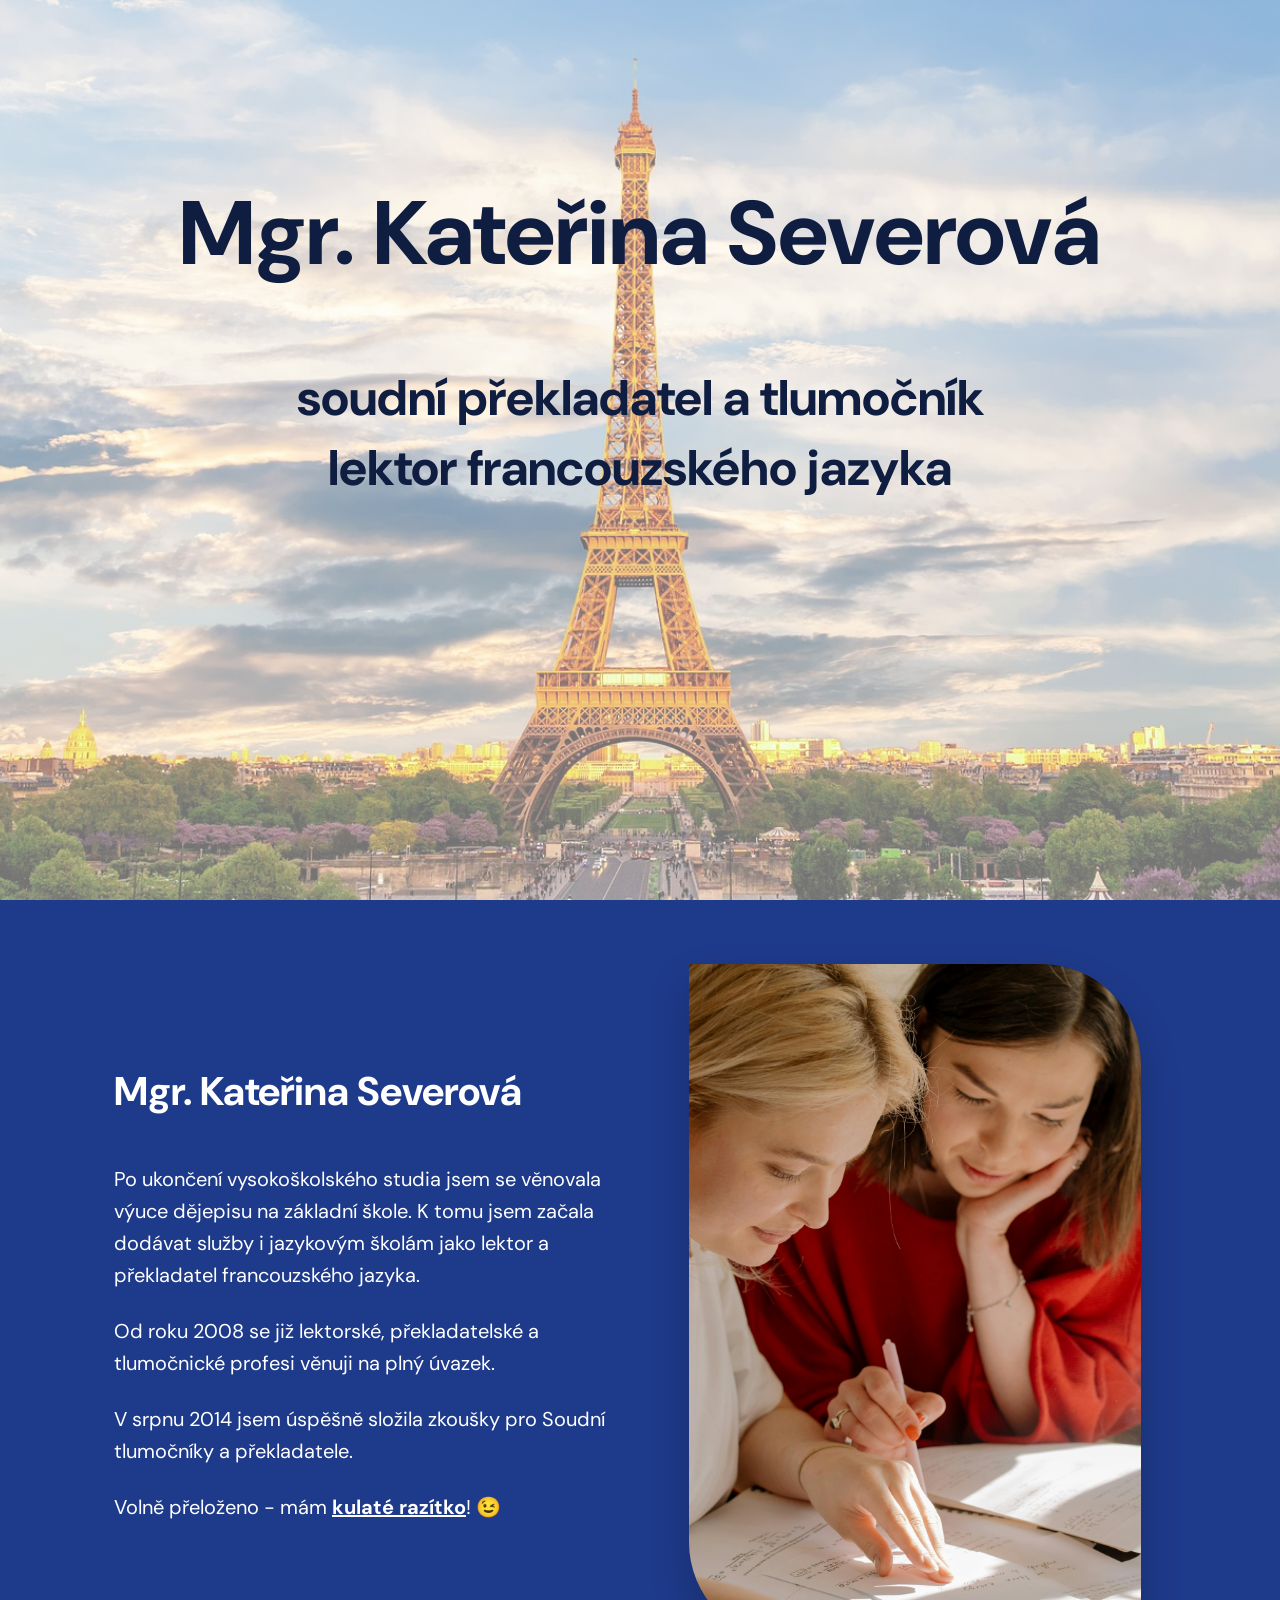
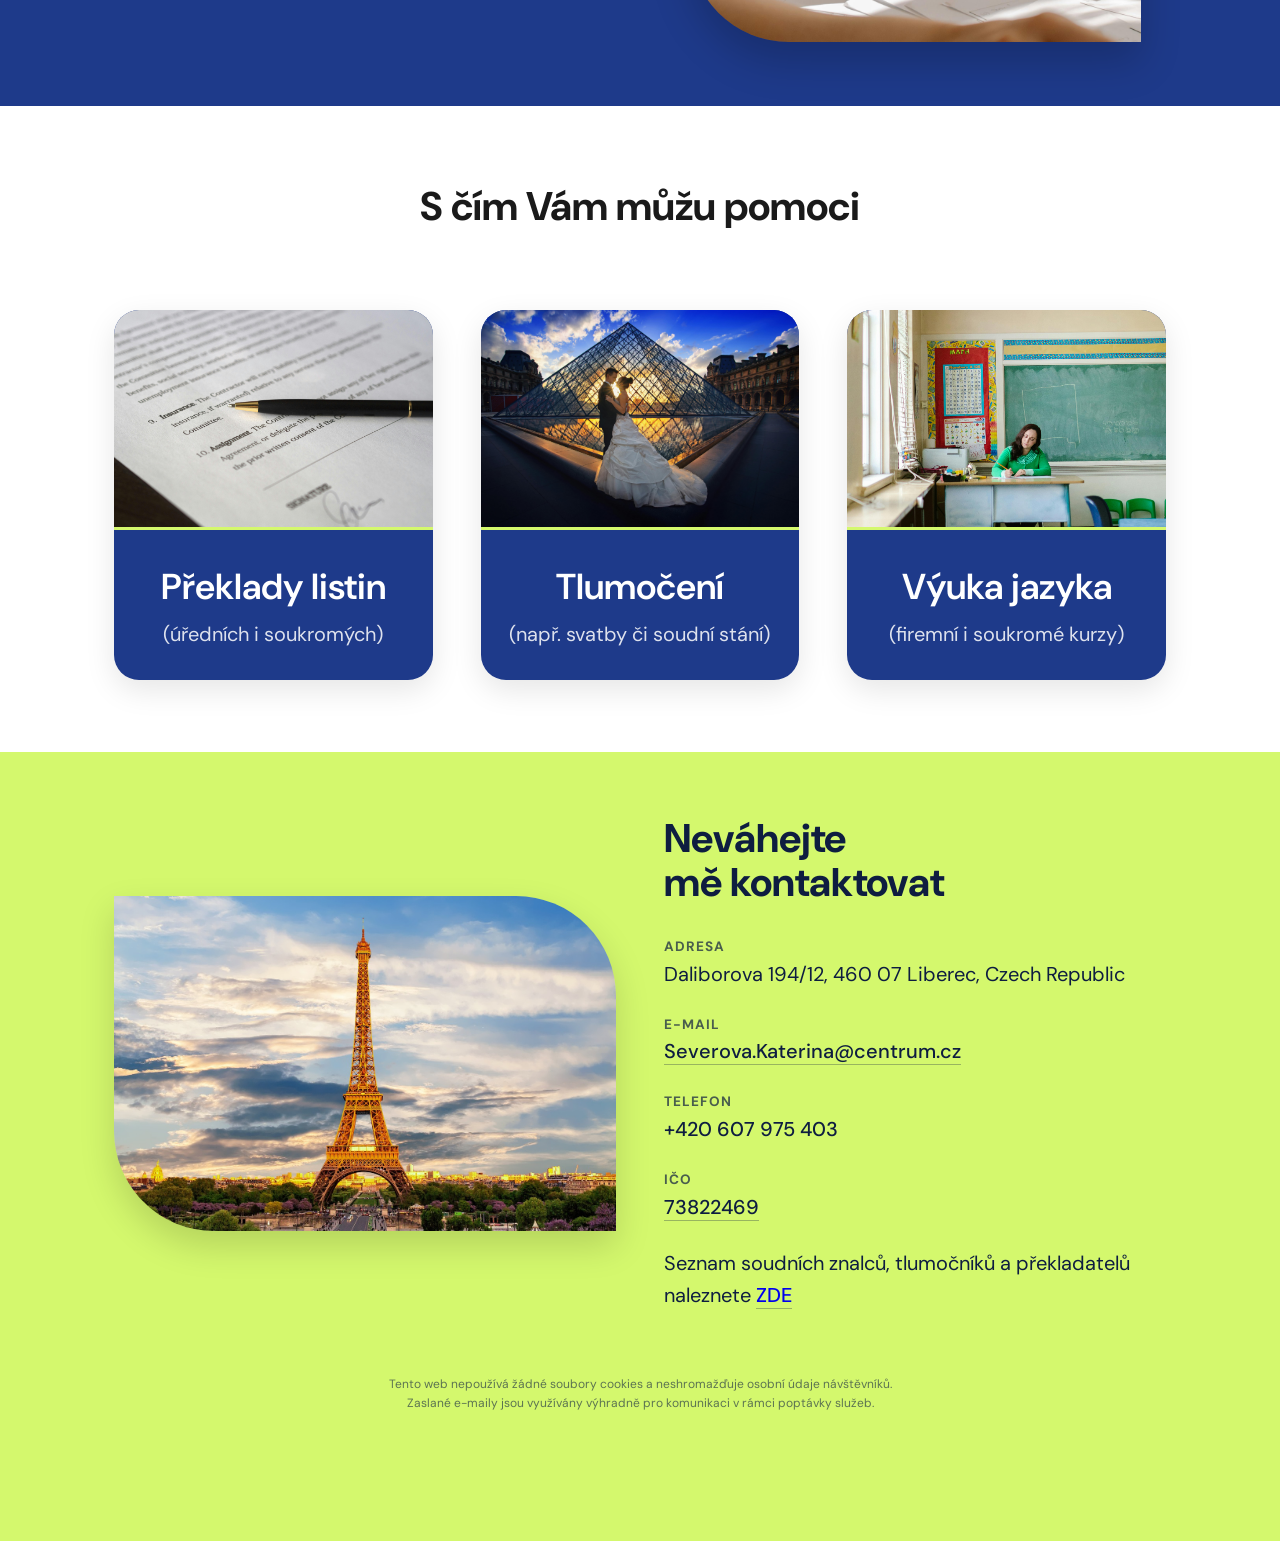
==== index.html @ 96487ea7 "Add files via upload First version of the website" ====
<!DOCTYPE html>
<html lang="cs">
<head>
    <meta charset="UTF-8">
    <meta name="viewport" content="width=device-width, initial-scale=1.0">
    <title>Mgr. Kateřina Severová | Soudní překladatelka</title>
    <link rel="stylesheet" href="style.css">
    <link rel="preconnect" href="https://fonts.googleapis.com">
    <link rel="preconnect" href="https://fonts.gstatic.com" crossorigin>
    <link href="https://fonts.googleapis.com/css2?family=DM+Sans:ital,opsz,wght@0,9..40,100..1000;1,9..40,100..1000&display=swap" rel="stylesheet">
</head>
<body>

<header class="hero">
    <div class="hero-content">
        <h1 class="main-title">Mgr. Kateřina Severová</h1>
        <p class="prof-title">soudní překladatel a tlumočník<br>lektor francouzského jazyka</p>
    </div>
    
</header>

    <section class="about reveal">
        <div class="container grid">
            <div class="text-content">
                <h2>Mgr. Kateřina Severová</h2>
                <p>Po ukončení vysokoškolského studia jsem se věnovala výuce dějepisu na základní škole. K tomu jsem začala dodávat služby i jazykovým školám jako lektor a překladatel francouzského jazyka.</p>
                <p>Od roku 2008 se již lektorské, překladatelské a tlumočnické profesi věnuji na plný úvazek.</p>
                <p>V srpnu 2014 jsem úspěšně složila zkoušky pro Soudní tlumočníky a překladatele.</p>
                <p class="highlight">Volně přeloženo - mám <a href="https://seznat.justice.cz/tlumocnik?query=%7B%22filter%22%3A%7B%22druhyOsoby%22%3A%5B%5D%2C%22fullText%22%3A%2273822469%22%2C%22vcetnePozastavenych%22%3Afalse%2C%22vcetneZaniklych%22%3Afalse%7D%2C%22strankovani%22%3A%7B%22pocetNaStranku%22%3A50%7D%2C%22razeni%22%3A%7B%22hodnota%22%3A%22jmeno%22%2C%22smer%22%3A0%7D%7D" target="_blank">kulaté razítko</a>! 😉</p>
            </div>
            <div class="image-box">
                <img src="o_mne.jpg" alt="O mně">
            </div>
        </div>
    </section>

    <section class="services reveal">
        <div class="container">
            <h2>S čím Vám můžu pomoci</h2>
            <div class="service-grid">
                <div class="card reveal">
                    <div class="card-img" style="background-image: url('preklady.jpg');"></div>
                    <div class="card-text">Překlady listin<br><span>(úředních i soukromých)</span></div>
                </div>
                <div class="card reveal">
                    <div class="card-img" style="background-image: url('tlumoceni.jpg');"></div>
                    <div class="card-text">Tlumočení<br><span>(např. svatby či soudní stání)</span></div>
                </div>
                <div class="card reveal">
                    <div class="card-img" style="background-image: url('vyuka.jpg');"></div>
                    <div class="card-text">Výuka jazyka<br><span>(firemní i soukromé kurzy)</span></div>
                </div>
            </div>
        </div>
    </section>

<footer class="contact reveal">
    <div class="container grid">
        <div class="contact-image">
            <img src="Eiffel_tower_2.jpg">
        </div>
    <div class="contact-info">
            <h2>Neváhejte<br>mě kontaktovat</h2>
            <div class="info-item">
                <strong>Adresa</strong>
                <p>Daliborova 194/12, 460 07 Liberec, Czech Republic</p>
            </div>
            <div class="info-item">
                <strong>E-mail</strong>
                <p><a href="mailto:Severova.Katerina@centrum.cz" target="_blank" rel="noopener noreferrer">Severova.Katerina@centrum.cz</a></p>
            </div>
            <div class="info-item">
                <strong>Telefon</strong>
                <p><a href="tel:+420607975403" class="phone-link" target="_blank" rel="noopener noreferrer">+420 607 975 403</a></p>
            </div>
            <div class="info-item">
                <strong>IČO</strong>
                    <p><a href="https://ares.gov.cz/ekonomicke-subjekty?ico=73822469" target="_blank">73822469</a></p>
            </div>
            <p class="registry-link">Seznam soudních znalců, tlumočníků a překladatelů naleznete <a href="https://seznat.justice.cz/tlumocnik?query=%7B%22filter%22%3A%7B%22druhyOsoby%22%3A%5B%5D%2C%22fullText%22%3A%2273822469%22%2C%22vcetnePozastavenych%22%3Afalse%2C%22vcetneZaniklych%22%3Afalse%7D%2C%22strankovani%22%3A%7B%22pocetNaStranku%22%3A50%7D%2C%22razeni%22%3A%7B%22hodnota%22%3A%22jmeno%22%2C%22smer%22%3A0%7D%7D" target="_blank">ZDE</a></p>
        </div>
    </div>

    <div style="width: 100%; padding: 4rem 1.5rem 4rem 1.5rem; text-align: center;">
        <p style="max-width: 1100px; margin: 0 auto; font-size: 12px; opacity: 0.6; line-height: 1.6; color: #0e1d40;">
            Tento web nepoužívá žádné soubory cookies a neshromažďuje osobní údaje návštěvníků. <br>
            Zaslané e-maily jsou využívány výhradně pro komunikaci v rámci poptávky služeb.
        </p>
    </div>
</footer>

    <script>
        const observerOptions = {
            threshold: 0.15
        };

        const observer = new IntersectionObserver((entries) => {
            entries.forEach((entry) => {
                if (entry.isIntersecting) {
                    entry.target.classList.add('active');
                }
            });
        }, observerOptions);

        document.querySelectorAll('.reveal').forEach((el) => observer.observe(el));
    </script>
</body>
</html>
---- style.css ----
/* --- ZÁKLADNÍ NASTAVENÍ --- */
:root {
    --primary-blue: #2b50d8;
    --accent-green: #d4f86d;
    --text-dark: #1a1a1a;
    --white: #ffffff;
}

* {
    box-sizing: border-box;
    margin: 0;
    padding: 0;
}

body {
    font-family: 'DM Sans', sans-serif;
    line-height: 1.6;
    color: var(--text-dark);
    overflow-x: hidden;
    scroll-behavior: smooth;
}

.container {
    max-width: 1100px;
    margin: 0 auto;
    padding: 4rem 1.5rem;
}

.grid {
    display: grid;
    grid-template-columns: 1fr 1fr;
    gap: 3rem;
    align-items: center;
}

/* --- ANIMACE (REVEAL EFEKT) --- */
.reveal {
    opacity: 0;
    transform: translateY(40px);
    transition: all 0.9s cubic-bezier(0.17, 0.67, 0.83, 0.67);
}

.reveal.active {
    opacity: 1;
    transform: translateY(0);
}

/* --- SEKCE 1: HERO --- */
.hero {
    height: 100vh;
    background: linear-gradient(rgba(255,255,255,0.45), rgba(255,255,255,0.45)), 
                url('Eiffel_tower_2.jpg') no-repeat center center;
    background-size: cover; 
    
    display: flex;
    justify-content: center;
    align-items: flex-start;
    text-align: center;
}

.hero-content {
    color: #0e1d40;
    padding-top: 180px;
    animation: fadeIn 1.5s ease-out;
}

.main-title {
    font-size: 90px;
    font-weight: 700;
    margin-bottom: 0;
    line-height: 1.2;
}

.prof-title {
    font-size: 50px;
    font-weight: 700;
    margin-top: 1.5em;
    line-height: 1.4;
}

/* Mobilní úprava pro sekci Hero */
@media (max-width: 768px) {
    .hero {
        background-position: center center;
    }
    .hero-content { 
        padding-top: 160px; 
    }
    .main-title { font-size: 36px; }
    .prof-title { font-size: 26px; margin-top: 1.5em; }
}

/* --- SEKCE 2: O MNĚ --- */
.about { 
    background-color: #1e3a8a;
    color: var(--white); 
}

.about .text-content h2 {
    font-size: 40px;
    font-weight: 700;
    margin-bottom: 1em; 
}

.about .text-content p {
    font-size: 20px;
    margin-bottom: 1.2em; 
}

.highlight a { 
    color: var(--white); 
    text-decoration: underline; 
    font-weight: bold; 
}

.about .image-box {
    display: flex;
    justify-content: center;
    align-items: center;
}

.about img { 
    width: 90%; 
    height: auto;
    border-radius: 0 100px 0 100px; 
    box-shadow: 0 20px 40px rgba(0,0,0,0.2);
}

/* Mobilní úprava pro sekci O mně */
@media (max-width: 768px) {
    .about .text-content h2 { 
        font-size: 32px; 
        margin-bottom: 0.8em;
    }
    .about .text-content p { 
        font-size: 18px; 
    }
    .about img { 
        width: 100%; 
        margin-top: 1rem;
    }
}

/* --- SEKCE 3: SLUŽBY --- */
.services {
    background-color: var(--white);
    padding: 0.25rem 0 0.5rem 0; 
}

.services h2 { 
    text-align: center; 
    margin-bottom: 4.5rem; 
    font-size: 40px; 
    color: #1a1a1a;
    font-weight: 700;
}

.service-grid { 
    display: grid; 
    grid-template-columns: repeat(3, 1fr); 
    gap: 3rem; 
}

.card { 
    background-color: #1e3a8a; 
    color: var(--white); 
    border-radius: 25px; 
    overflow: hidden; 
    transition: transform 0.3s ease, box-shadow 0.3s ease;
    box-shadow: 0 10px 30px rgba(0,0,0,0.1);
    display: flex;
    flex-direction: column;
}

.card:hover { 
    transform: translateY(-10px); 
    box-shadow: 0 15px 40px rgba(0,0,0,0.2);
}

.card-img { 
    height: 220px; 
    background-size: cover; 
    background-position: center;
    width: 100%;
    border-bottom: 3px solid var(--accent-green);
}

.card-text { 
    padding: 2rem 1.5rem; 
    text-align: center; 
    font-size: 36px; 
    font-weight: 600;
    line-height: 1.4;
}

.card-text span { 
    display: block;
    margin-top: 0.5rem;
    font-weight: 400; 
    font-size: 20px; 
    opacity: 0.85; 
}

/* --- Mobilní úprava pro sekci Služby --- */
@media (max-width: 768px) {
    .services {
        padding-top: 0.12rem;
        padding-bottom: 0.5rem;
    }
    
    .services h2 { 
        font-size: 32px; 
        margin-bottom: 2.25rem; 
    }
}

/* --- SEKCE 4: KONTAKT (FOOTER) --- */
.contact { 
    background-color: var(--accent-green); 
    padding: 4rem 0; 
}

.contact .container { 
    padding: 0 1.5rem; 
}

.contact-info h2 { 
    font-size: 40px; 
    font-weight: 700;
    line-height: 1.1; 
    margin-bottom: 2rem; 
    color: #0e1d40;
}

.info-item { 
    margin-bottom: 1.5rem; 
}

.info-item strong { 
    display: block; 
    text-transform: uppercase; 
    font-size: 0.85rem; 
    letter-spacing: 1px; 
    color: rgba(14, 29, 64, 0.7);
}

.info-item p, 
.info-item a, 
.registry-link { 
    font-size: 20px; 
    color: #0e1d40;
}

.contact a { 
    text-decoration: none; 
    font-weight: 500; 
    border-bottom: 1px solid rgba(14, 29, 64, 0.3);
}

.contact-image img { 
    width: 100%; 
    border-radius: 0 100px 0 100px; 
    display: block;
    box-shadow: 0 15px 35px rgba(0,0,0,0.15);
}

/* --- Mobilní úprava pro sekci KONTAKT --- */
@media (max-width: 768px) {
    .contact {
        padding: 2rem 0;
    }
    
    .contact-info h2 { 
        font-size: 32px; 
    }
    
    .info-item p, 
    .info-item a, 
    .registry-link { 
        font-size: 18px; 
    }

    .contact-image { 
        order: 2; 
        margin-top: 2rem;
    }
    
    .contact-info { 
        order: 1; 
    }
}

/* Výchozí nastavení pro desktop: odkaz na telefon se chová jako běžný text */
.phone-link {
    pointer-events: none;
    cursor: default;
    text-decoration: none;
    border-bottom: none !important;
}

/* Mobilní zobrazení: odkaz na telefon se opět aktivuje */
@media (max-width: 768px) {
    .phone-link {
        pointer-events: auto;
        cursor: pointer;
        text-decoration: underline;
    }
}

/* --- FINÁLNÍ OPRAVA PRO MOBILNÍ ZOBRAZENÍ --- */
@media (max-width: 768px) {
    /* Oprava pro sekce O mně a Kontakt (Grid) */
    .grid { 
        grid-template-columns: 1fr !important; 
        gap: 2rem; 
    }

    /* Oprava pro sekci Služby (Karty) */
    .service-grid { 
        grid-template-columns: 1fr !important; 
        padding: 0 1rem;
        gap: 3rem; 
    }

    /* Pořadí v sekci O mně: Text nahoře, fotka pod ním */
    .about .image-box { order: 2; }
    .about .text-content { order: 1; }

    /* Pořadí v sekci Kontakt: Text nahoře, fotka pod ním */
    .contact-info { order: 1; padding-bottom: 2rem; }
    .contact-image { order: 2; }

    /* Hero sekce - doladění velikostí */
    .main-title { font-size: 36px !important; }
    .prof-title { font-size: 26px !important; }
    .hero-content { padding-top: 160px !important; }

    /* Sjednocení textu v sekcích pro mobil */
    .about .text-content h2, 
    .services h2, 
    .contact-info h2 { 
        font-size: 32px !important; 
    }
    
    .about .text-content p, 
    .info-item p, 
    .info-item a { 
        font-size: 18px !important; 
    }
    
    .about img, .contact-image img { 
        border-radius: 0 60px 0 60px !important; 
        width: 100%;
        max-width: 100%;
    }
}
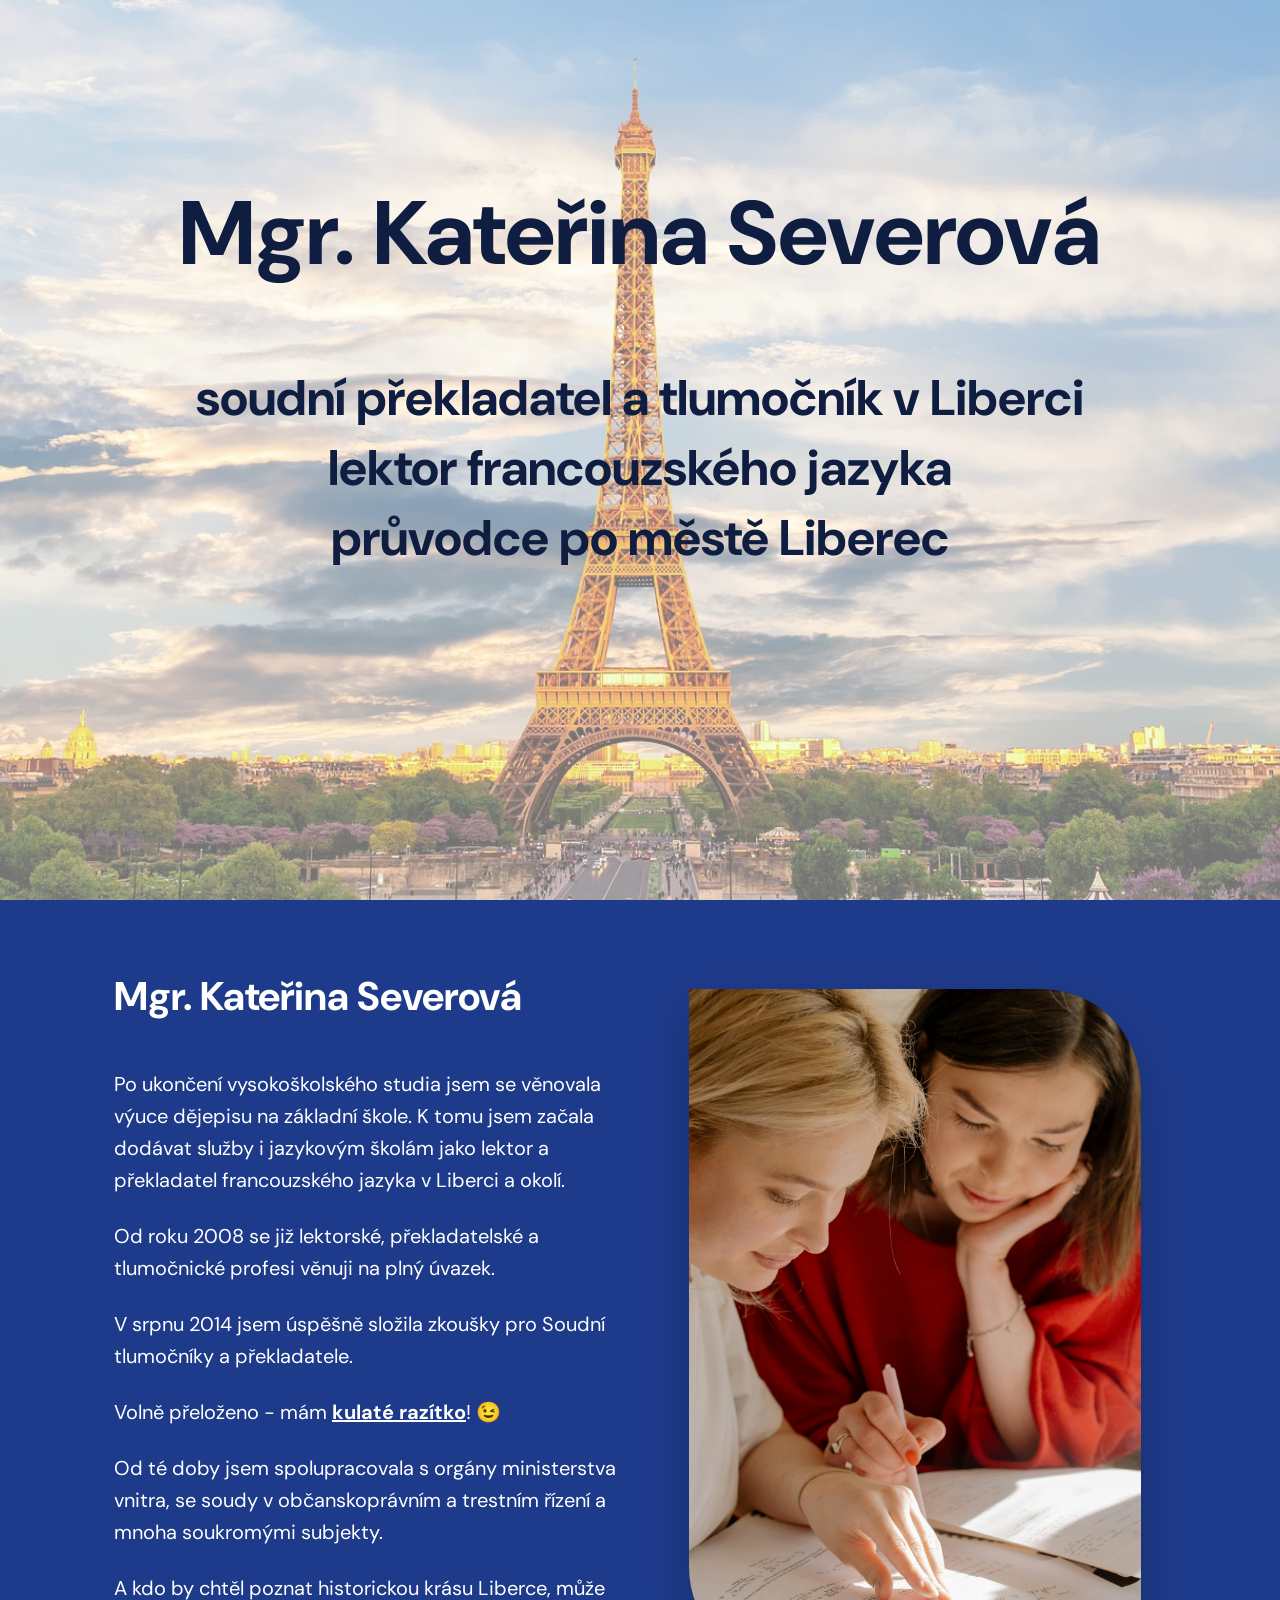
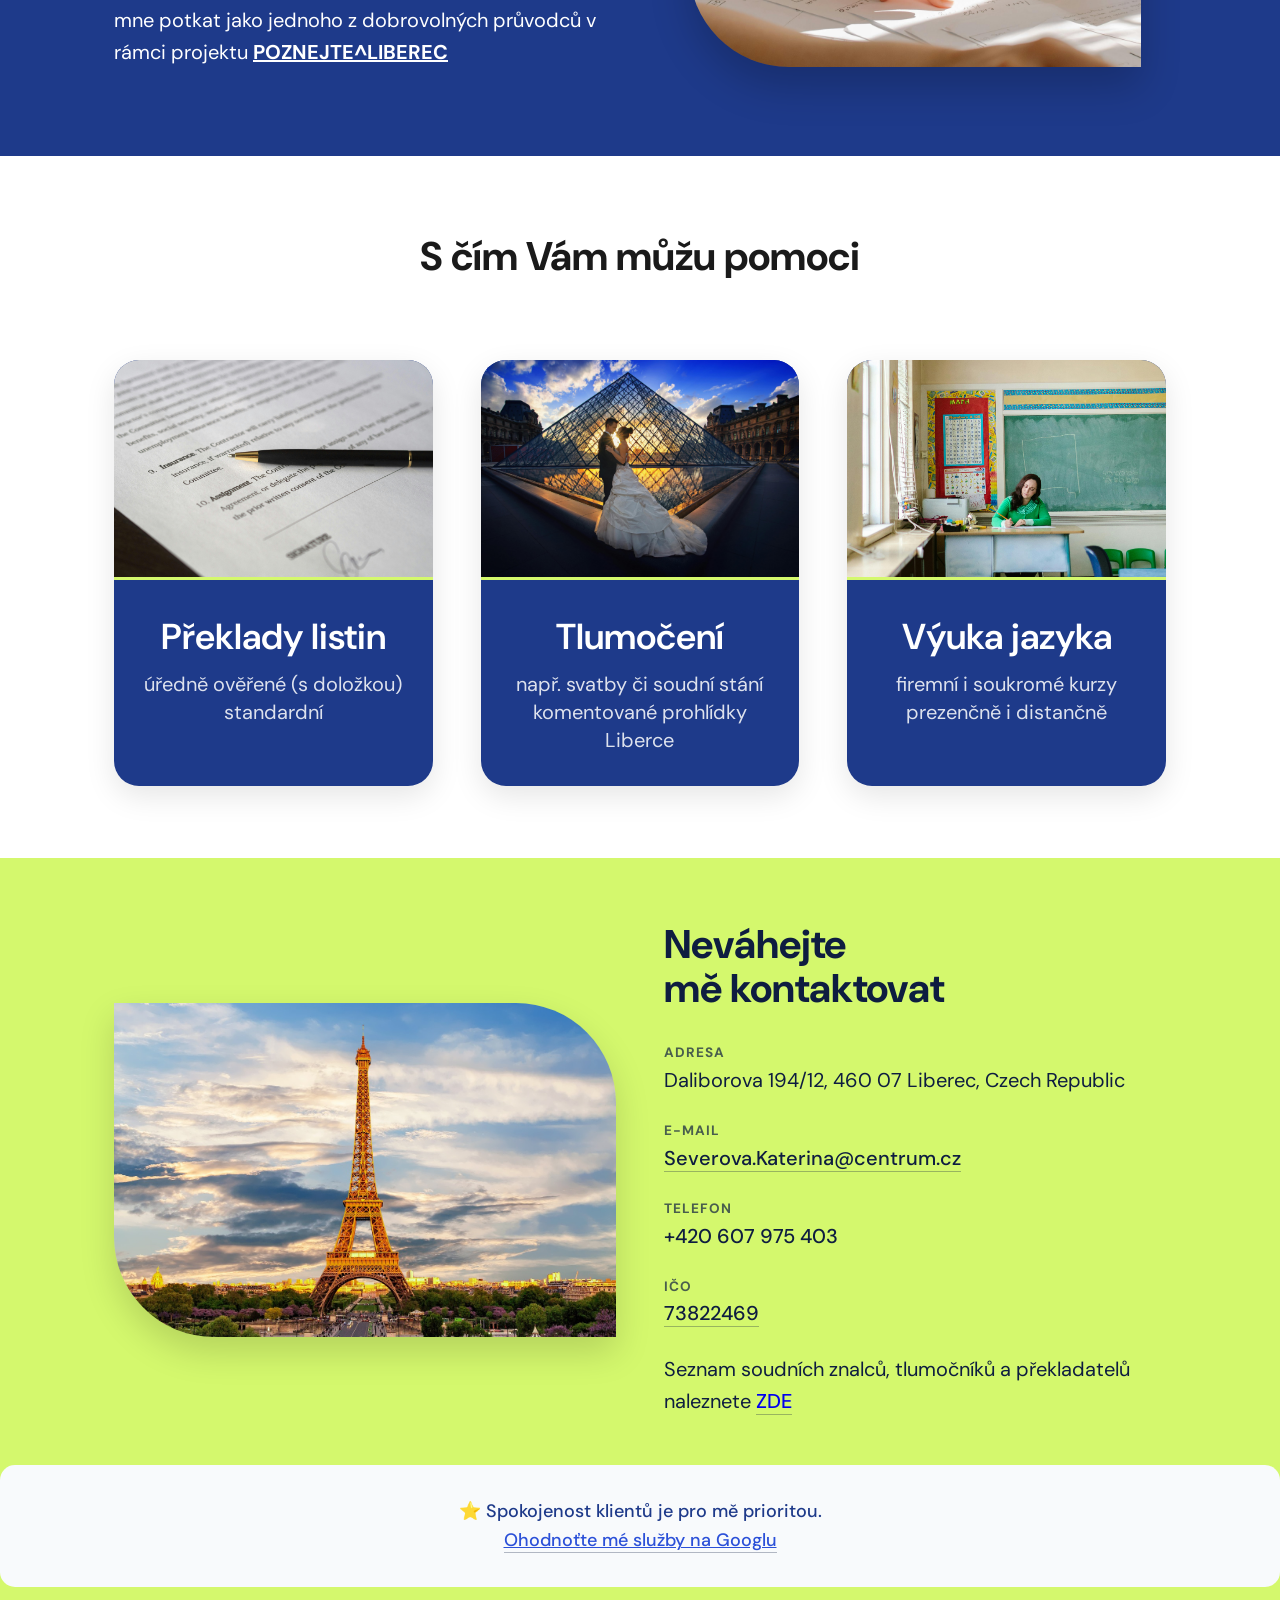
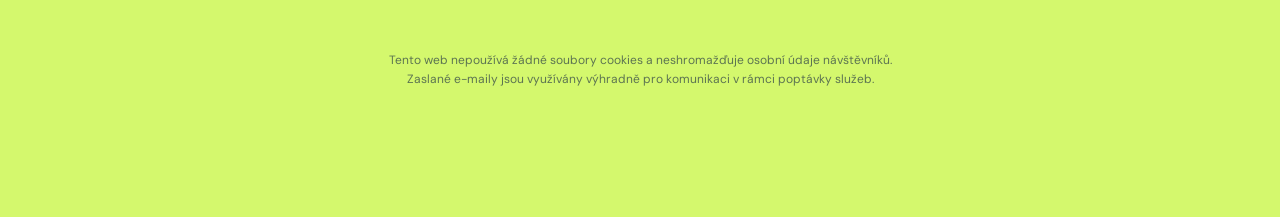
==== commit d56fc38d: "Add files via upload Aktualizace SEO a textů; přidání Hodnocení služeb na Googlu" ====
--- a/index.html
+++ b/index.html
@@ -3,7 +3,8 @@
 <head>
     <meta charset="UTF-8">
     <meta name="viewport" content="width=device-width, initial-scale=1.0">
-    <title>Mgr. Kateřina Severová | Soudní překladatelka</title>
+    <meta name="description" content="Profesionální francouzština v Liberci. Mgr. Kateřina Severová nabízí soudní překlady, tlumočení a individuální výuku francouzského jazyka.">
+    <title>Francouzština Liberec | Mgr. Kateřina Severová | Překlady a tlumočení</title>
     <link rel="stylesheet" href="style.css">
     <link rel="preconnect" href="https://fonts.googleapis.com">
     <link rel="preconnect" href="https://fonts.gstatic.com" crossorigin>
@@ -14,7 +15,7 @@
 <header class="hero">
     <div class="hero-content">
         <h1 class="main-title">Mgr. Kateřina Severová</h1>
-        <p class="prof-title">soudní překladatel a tlumočník<br>lektor francouzského jazyka</p>
+        <p class="prof-title">soudní překladatel a tlumočník v Liberci<br>lektor francouzského jazyka<br>průvodce po městě Liberec</p>
     </div>
     
 </header>
@@ -23,13 +24,15 @@
         <div class="container grid">
             <div class="text-content">
                 <h2>Mgr. Kateřina Severová</h2>
-                <p>Po ukončení vysokoškolského studia jsem se věnovala výuce dějepisu na základní škole. K tomu jsem začala dodávat služby i jazykovým školám jako lektor a překladatel francouzského jazyka.</p>
+                <p>Po ukončení vysokoškolského studia jsem se věnovala výuce dějepisu na základní škole. K tomu jsem začala dodávat služby i jazykovým školám jako lektor a překladatel francouzského jazyka v Liberci a okolí.</p>
                 <p>Od roku 2008 se již lektorské, překladatelské a tlumočnické profesi věnuji na plný úvazek.</p>
                 <p>V srpnu 2014 jsem úspěšně složila zkoušky pro Soudní tlumočníky a překladatele.</p>
                 <p class="highlight">Volně přeloženo - mám <a href="https://seznat.justice.cz/tlumocnik?query=%7B%22filter%22%3A%7B%22druhyOsoby%22%3A%5B%5D%2C%22fullText%22%3A%2273822469%22%2C%22vcetnePozastavenych%22%3Afalse%2C%22vcetneZaniklych%22%3Afalse%7D%2C%22strankovani%22%3A%7B%22pocetNaStranku%22%3A50%7D%2C%22razeni%22%3A%7B%22hodnota%22%3A%22jmeno%22%2C%22smer%22%3A0%7D%7D" target="_blank">kulaté razítko</a>! 😉</p>
+                <p>Od té doby jsem spolupracovala s orgány ministerstva vnitra, se soudy v občanskoprávním a trestním řízení a mnoha soukromými subjekty.</p>
+                <p class="highlight">A kdo by chtěl poznat historickou krásu Liberce, může mne potkat jako jednoho z dobrovolných průvodců v rámci projektu <a href="https://www.visitliberec.eu/komentovane-prohlidky/" target="_blank">POZNEJTE^LIBEREC</a></p>
             </div>
             <div class="image-box">
-                <img src="o_mne.jpg" alt="O mně">
+                <img src="o_mne.jpg" alt="Mgr. Kateřina Severová – soudní tlumočnice a překladatelka francouzštiny Liberec">
             </div>
         </div>
     </section>
@@ -40,15 +43,15 @@
             <div class="service-grid">
                 <div class="card reveal">
                     <div class="card-img" style="background-image: url('preklady.jpg');"></div>
-                    <div class="card-text">Překlady listin<br><span>(úředních i soukromých)</span></div>
+                    <div class="card-text">Překlady listin<br><span>úředně ověřené (s doložkou)<br>standardní</span></div>
                 </div>
                 <div class="card reveal">
                     <div class="card-img" style="background-image: url('tlumoceni.jpg');"></div>
-                    <div class="card-text">Tlumočení<br><span>(např. svatby či soudní stání)</span></div>
+                    <div class="card-text">Tlumočení<br><span>např. svatby či soudní stání<br>komentované prohlídky Liberce</span></div>
                 </div>
                 <div class="card reveal">
                     <div class="card-img" style="background-image: url('vyuka.jpg');"></div>
-                    <div class="card-text">Výuka jazyka<br><span>(firemní i soukromé kurzy)</span></div>
+                    <div class="card-text">Výuka jazyka<br><span>firemní i soukromé kurzy<br>prezenčně i distančně</span></div>
                 </div>
             </div>
         </div>
@@ -81,6 +84,15 @@
         </div>
     </div>
 
+    <div style="text-align: center; margin-top: 3rem; padding: 2rem; background: #f8fafc; border-radius: 15px;">
+        <p style="font-size: 18px; color: #1e3a8a; font-weight: 500;">
+            ⭐ Spokojenost klientů je pro mě prioritou. <br>
+            <a href="https://share.google/SIVrvcMJH3v1iC5a6" target="_blank" style="color: #2b50d8; text-decoration: underline;">
+                Ohodnoťte mé služby na Googlu
+            </a>
+        </p>
+    </div>
+
     <div style="width: 100%; padding: 4rem 1.5rem 4rem 1.5rem; text-align: center;">
         <p style="max-width: 1100px; margin: 0 auto; font-size: 12px; opacity: 0.6; line-height: 1.6; color: #0e1d40;">
             Tento web nepoužívá žádné soubory cookies a neshromažďuje osobní údaje návštěvníků. <br>
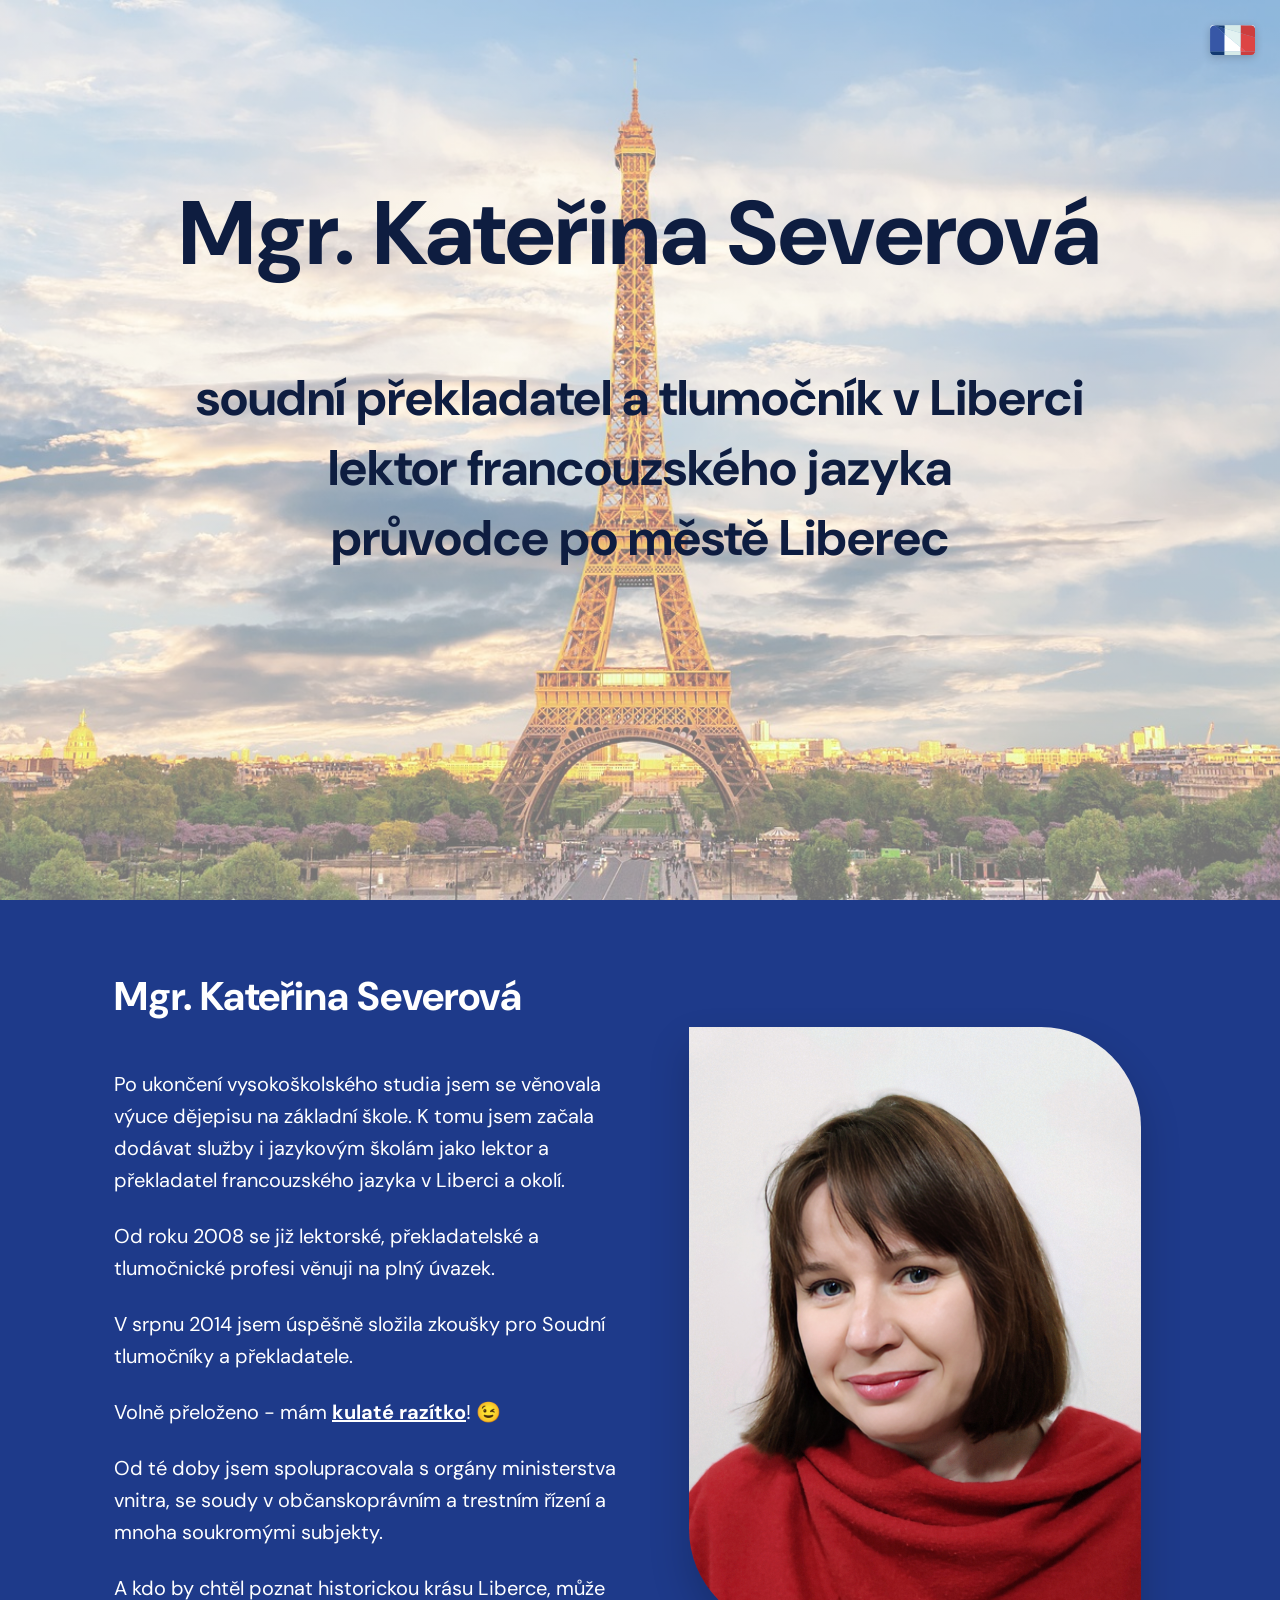
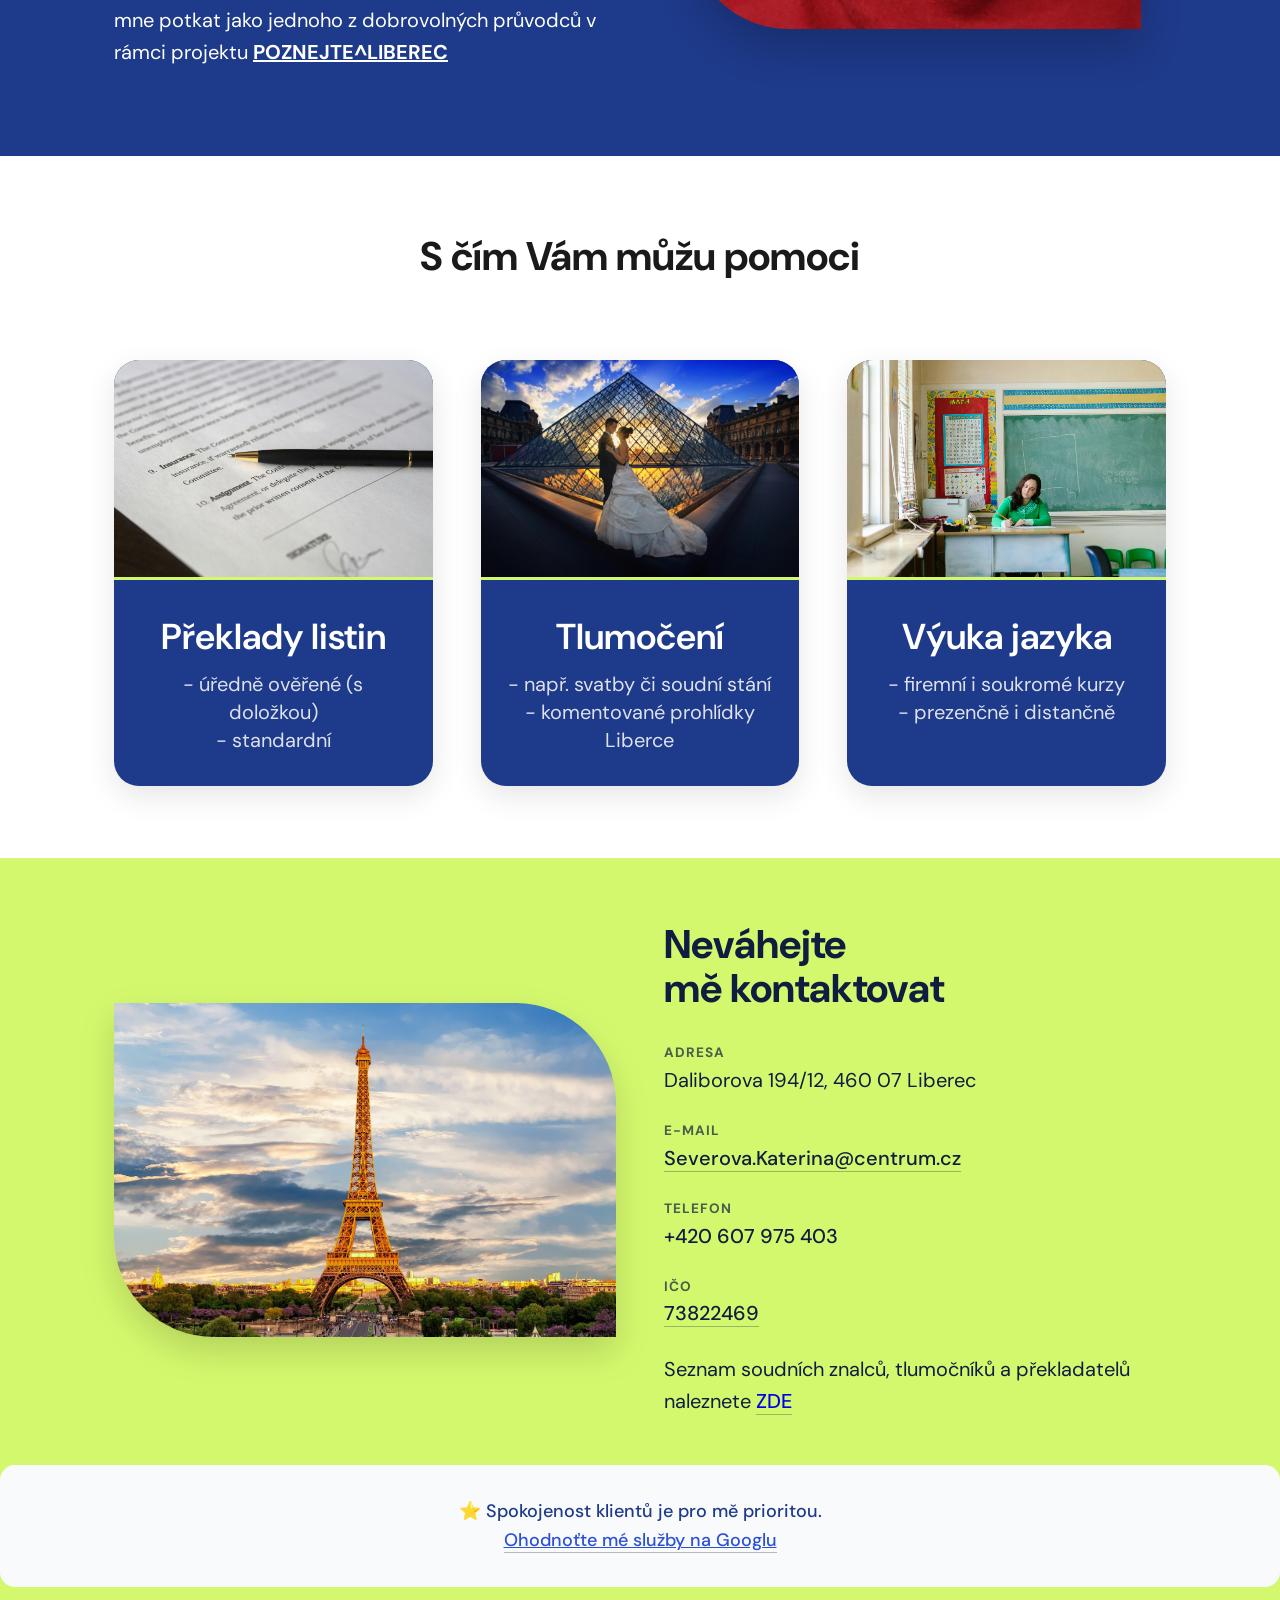
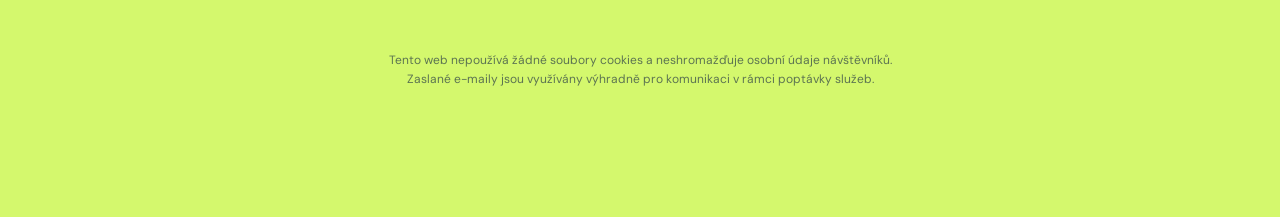
==== commit 69e42537: "Add files via upload Úprava textu, doplnění Spokojenosti (recenze na Google), přidání FR verze strán" ====
--- a/index.html
+++ b/index.html
@@ -11,6 +11,11 @@
     <link href="https://fonts.googleapis.com/css2?family=DM+Sans:ital,opsz,wght@0,9..40,100..1000;1,9..40,100..1000&display=swap" rel="stylesheet">
 </head>
 <body>
+<div class="lang-switch">
+    <a href="fr.html" title="Passer en Français">
+        <img src="flag-fr.svg" alt="Français">
+    </a>
+</div>
 
 <header class="hero">
     <div class="hero-content">
@@ -43,15 +48,15 @@
             <div class="service-grid">
                 <div class="card reveal">
                     <div class="card-img" style="background-image: url('preklady.jpg');"></div>
-                    <div class="card-text">Překlady listin<br><span>úředně ověřené (s doložkou)<br>standardní</span></div>
+                    <div class="card-text">Překlady listin<br><span>- úředně ověřené (s doložkou)<br>- standardní</span></div>
                 </div>
                 <div class="card reveal">
                     <div class="card-img" style="background-image: url('tlumoceni.jpg');"></div>
-                    <div class="card-text">Tlumočení<br><span>např. svatby či soudní stání<br>komentované prohlídky Liberce</span></div>
+                    <div class="card-text">Tlumočení<br><span>- např. svatby či soudní stání<br>- komentované prohlídky Liberce</span></div>
                 </div>
                 <div class="card reveal">
                     <div class="card-img" style="background-image: url('vyuka.jpg');"></div>
-                    <div class="card-text">Výuka jazyka<br><span>firemní i soukromé kurzy<br>prezenčně i distančně</span></div>
+                    <div class="card-text">Výuka jazyka<br><span>- firemní i soukromé kurzy<br>- prezenčně i distančně</span></div>
                 </div>
             </div>
         </div>
@@ -66,7 +71,7 @@
             <h2>Neváhejte<br>mě kontaktovat</h2>
             <div class="info-item">
                 <strong>Adresa</strong>
-                <p>Daliborova 194/12, 460 07 Liberec, Czech Republic</p>
+                <p>Daliborova 194/12, 460 07 Liberec</p>
             </div>
             <div class="info-item">
                 <strong>E-mail</strong>
--- a/style.css
+++ b/style.css
@@ -354,3 +354,48 @@
         max-width: 100%;
     }
 }
+
+/* Styl pro přepínač jazyků s vlajkami */
+.lang-switch {
+    position: absolute;
+    top: 25px;
+    right: 25px;
+    z-index: 1000;
+}
+
+.lang-switch a {
+    display: block;
+    width: 45px;
+    transition: transform 0.2s ease;
+}
+
+.lang-switch a:hover {
+    transform: scale(1.1);
+}
+
+.lang-switch img {
+    width: 100%;
+    height: 30px; 
+    border-radius: 4px; /* Lehce menší zaoblení, aby ladilo s tvarem */
+    box-shadow: 0 2px 8px rgba(0,0,0,0.2); /* Výraznější stín místo rámečku */
+    border: none; /* TADY JSME ODSTRANILI TEN BÍLÝ RÁMEČEK */
+    display: block;
+    object-fit: cover; 
+    object-position: center;
+    padding: 0; /* Zajišťuje, že se neukáže žádné vnitřní volné místo */
+    margin: 0;
+}
+
+@media (max-width: 768px) {
+    .lang-switch {
+        top: 15px;
+        right: 15px;
+    }
+    .lang-switch a {
+        width: 35px; /* Menší šířka pro mobil */
+    }
+    .lang-switch img {
+        height: 24px; /* Pevná výška pro mobil, která ořízne proužky */
+        object-fit: cover; /* Klíčové pro odstranění bílých okrajů */
+    }
+}
